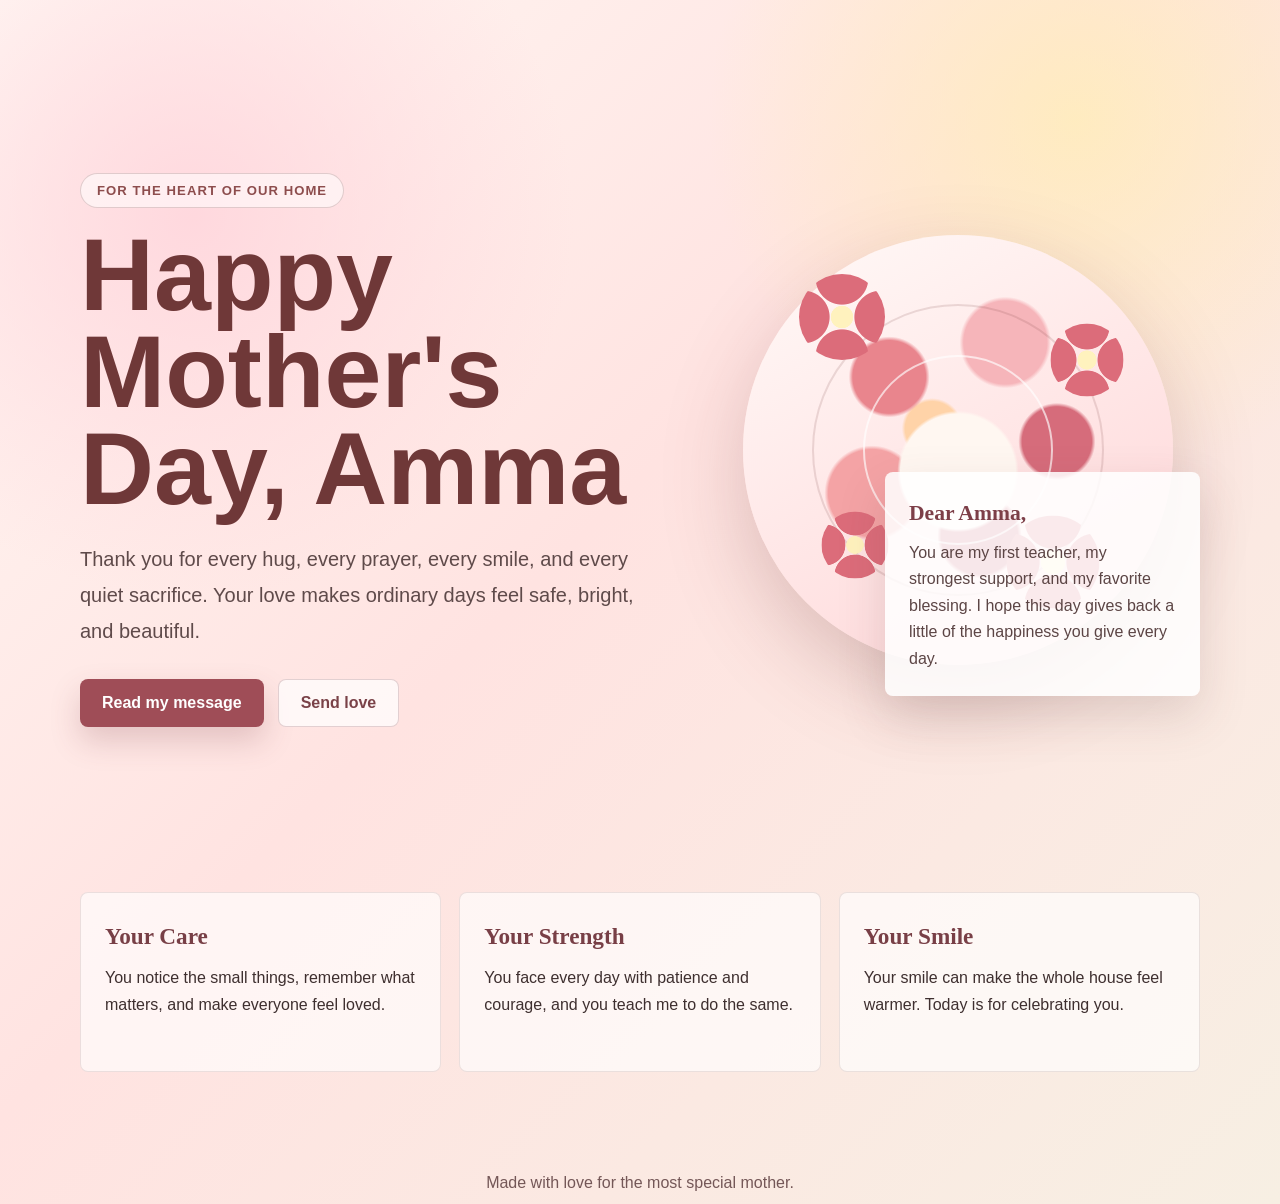
==== index.html @ 46f0d2c0 "Move HTML files to root for deployment" ====
<!DOCTYPE html>
<html lang="en">
<head>
    <meta charset="UTF-8">
    <meta name="viewport" content="width=device-width, initial-scale=1.0">
    <title>Happy Mother's Day</title>
    <link rel="stylesheet" href="style.css">
</head>
<body>
    <main class="page">
        <section class="hero">
            <div>
                <span class="tag">For the heart of our home</span>
                <h1>Happy Mother's Day, Amma</h1>
                <p class="subtitle">
                    Thank you for every hug, every prayer, every smile, and every quiet sacrifice.
                    Your love makes ordinary days feel safe, bright, and beautiful.
                </p>
                <div class="actions">
                    <a class="button" href="#message">Read my message</a>
                    <button class="button secondary" type="button" onclick="showLove()">Send love</button>
                </div>
            </div>

            <div class="portrait" aria-label="A handmade flower bouquet illustration">
                <div class="bouquet">
                    <span class="flower one"></span>
                    <span class="flower two"></span>
                    <span class="flower three"></span>
                    <span class="flower four"></span>
                </div>
                <div class="note" id="message">
                    <strong>Dear Amma,</strong>
                    You are my first teacher, my strongest support, and my favorite blessing.
                    I hope this day gives back a little of the happiness you give every day.
                </div>
            </div>
        </section>

        <section class="memories" aria-label="Mother's Day wishes">
            <article class="memory">
                <h2>Your Care</h2>
                <p>You notice the small things, remember what matters, and make everyone feel loved.</p>
            </article>
            <article class="memory">
                <h2>Your Strength</h2>
                <p>You face every day with patience and courage, and you teach me to do the same.</p>
            </article>
            <article class="memory">
                <h2>Your Smile</h2>
                <p>Your smile can make the whole house feel warmer. Today is for celebrating you.</p>
            </article>
        </section>
    </main>

    <footer>
        Made with love for the most special mother.
    </footer>

    <script>
        function showLove() {
            const note = document.querySelector(".note");
            note.innerHTML = "<strong>Love you, Amma!</strong>You are the reason home feels like home. Happy Mother's Day!";
        }
    </script>
</body>
</html>
---- style.css ----
* {
    box-sizing: border-box;
    margin: 0;
    padding: 0;
}

body {
    min-height: 100vh;
    font-family: "Roboto", Arial, sans-serif;
    color: #3e2f2f;
    background:
        radial-gradient(circle at 15% 18%, rgba(255, 210, 218, 0.8), transparent 26%),
        radial-gradient(circle at 84% 10%, rgba(255, 238, 181, 0.75), transparent 24%),
        linear-gradient(135deg, #fff8f4 0%, #ffe3e1 45%, #f7efe3 100%);
}
.page {
    width: min(1120px, calc(100% - 32px));
    margin: 0 auto;
    padding: 32px 0;
}

.hero {
    min-height: calc(100vh - 64px);
    display: grid;
    grid-template-columns: 1.1fr 0.9fr;
    align-items: center;
    gap: 44px;
}

.tag {
    display: inline-block;
    margin-bottom: 18px;
    padding: 9px 16px;
    border: 1px solid rgba(116, 68, 68, 0.22);
    border-radius: 999px;
    background: rgba(255, 255, 255, 0.55);
    font-family: Arial, sans-serif;
    font-size: 0.82rem;
    font-weight: 700;
    letter-spacing: 0.08em;
    text-transform: uppercase;
    color: #8d4d4d;
}

h1 {
    max-width: 720px;
    font-size: clamp(3rem, 8vw, 6.8rem);
    line-height: 0.95;
    color: #6f3838;
}

.subtitle {
    max-width: 620px;
    margin-top: 24px;
    font-family: Arial, sans-serif;
    font-size: clamp(1rem, 2vw, 1.25rem);
    line-height: 1.8;
    color: #5f4a4a;
}

.actions {
    display: flex;
    flex-wrap: wrap;
    gap: 14px;
    margin-top: 30px;
}

.button {
    display: inline-flex;
    align-items: center;
    justify-content: center;
    min-height: 48px;
    padding: 0 22px;
    border: 0;
    border-radius: 8px;
    background: #9f4d57;
    color: white;
    font-family: Arial, sans-serif;
    font-size: 1rem;
    font-weight: 700;
    text-decoration: none;
    cursor: pointer;
    box-shadow: 0 14px 30px rgba(126, 63, 73, 0.22);
    transition: transform 0.2s ease, box-shadow 0.2s ease;
}

.button.secondary {
    background: rgba(255, 255, 255, 0.72);
    color: #7a4248;
    box-shadow: none;
    border: 1px solid rgba(122, 66, 72, 0.22);
}

.button:hover {
    transform: translateY(-2px);
    box-shadow: 0 18px 34px rgba(126, 63, 73, 0.28);
}

.portrait {
    position: relative;
    min-height: 560px;
    display: grid;
    place-items: center;
}

.bouquet {
    position: relative;
    width: min(430px, 86vw);
    aspect-ratio: 1;
    border-radius: 50%;
    background:
        radial-gradient(circle at 50% 55%, #fff7f1 0 18%, transparent 19%),
        radial-gradient(circle at 34% 33%, #e9858d 0 9%, transparent 10%),
        radial-gradient(circle at 61% 25%, #f6b5ba 0 10%, transparent 11%),
        radial-gradient(circle at 73% 48%, #d66c7b 0 9%, transparent 10%),
        radial-gradient(circle at 30% 60%, #f4a3a5 0 11%, transparent 12%),
        radial-gradient(circle at 55% 70%, #c9566a 0 10%, transparent 11%),
        radial-gradient(circle at 44% 45%, #ffd3a8 0 8%, transparent 9%),
        linear-gradient(150deg, #fffaf8, #ffd4d6);
    box-shadow: 0 30px 80px rgba(129, 67, 67, 0.25);
}

.bouquet::before,
.bouquet::after {
    content: "";
    position: absolute;
    inset: 16%;
    border: 2px solid rgba(122, 71, 71, 0.16);
    border-radius: 50%;
}

.bouquet::after {
    inset: 28%;
    border-color: rgba(255, 255, 255, 0.65);
}

.flower {
    position: absolute;
    width: 86px;
    height: 86px;
    border-radius: 50%;
    background:
        radial-gradient(circle, #fff2be 0 18%, transparent 19%),
        radial-gradient(circle at 50% 5%, #dc6c7a 0 28%, transparent 29%),
        radial-gradient(circle at 95% 50%, #dc6c7a 0 28%, transparent 29%),
        radial-gradient(circle at 50% 95%, #dc6c7a 0 28%, transparent 29%),
        radial-gradient(circle at 5% 50%, #dc6c7a 0 28%, transparent 29%);
    animation: float 4s ease-in-out infinite;
}

.flower.one {
    top: 9%;
    left: 13%;
}

.flower.two {
    right: 10%;
    top: 19%;
    transform: scale(0.85);
    animation-delay: 0.6s;
}

.flower.three {
    right: 18%;
    bottom: 14%;
    transform: scale(1.08);
    animation-delay: 1.2s;
}

.flower.four {
    left: 16%;
    bottom: 18%;
    transform: scale(0.78);
    animation-delay: 1.8s;
}

.note {
    position: absolute;
    right: 0;
    bottom: 34px;
    width: min(315px, 78vw);
    padding: 24px;
    border-radius: 8px;
    background: rgba(255, 255, 255, 0.86);
    box-shadow: 0 20px 48px rgba(102, 67, 67, 0.17);
    font-family: Arial, sans-serif;
    line-height: 1.65;
    color: #5c4545;
}

.note strong {
    display: block;
    margin-bottom: 8px;
    font-family: Georgia, "Times New Roman", serif;
    font-size: 1.35rem;
    color: #7d3f48;
}

.memories {
    display: grid;
    grid-template-columns: repeat(3, 1fr);
    gap: 18px;
    padding: 24px 0 48px;
}

.memory {
    min-height: 180px;
    padding: 24px;
    border-radius: 8px;
    background: rgba(255, 255, 255, 0.64);
    border: 1px solid rgba(117, 78, 78, 0.14);
    font-family: Arial, sans-serif;
    line-height: 1.65;
}

.memory h2 {
    margin-bottom: 10px;
    font-family: Georgia, "Times New Roman", serif;
    font-size: 1.45rem;
    color: #783f46;
}

footer {
    padding: 22px 0 12px;
    text-align: center;
    font-family: Arial, sans-serif;
    color: #745757;
}

@keyframes float {
    0%, 100% {
        translate: 0 0;
    }

    50% {
        translate: 0 -12px;
    }
}

@media (max-width: 840px) {
    .hero {
        grid-template-columns: 1fr;
        min-height: auto;
        padding-top: 26px;
    }

    .portrait {
        min-height: 420px;
    }

    .note {
        right: 50%;
        bottom: 0;
        transform: translateX(50%);
    }

    .memories {
        grid-template-columns: 1fr;
    }
}

@media (max-width: 520px) {
    .page {
        width: min(100% - 22px, 1120px);
        padding: 20px 0;
    }

    h1 {
        font-size: clamp(2.55rem, 16vw, 4.2rem);
    }

    .actions {
        display: grid;
    }

    .button {
        width: 100%;
    }

    .portrait {
        min-height: 390px;
    }

    .flower {
        width: 62px;
        height: 62px;
    }
}
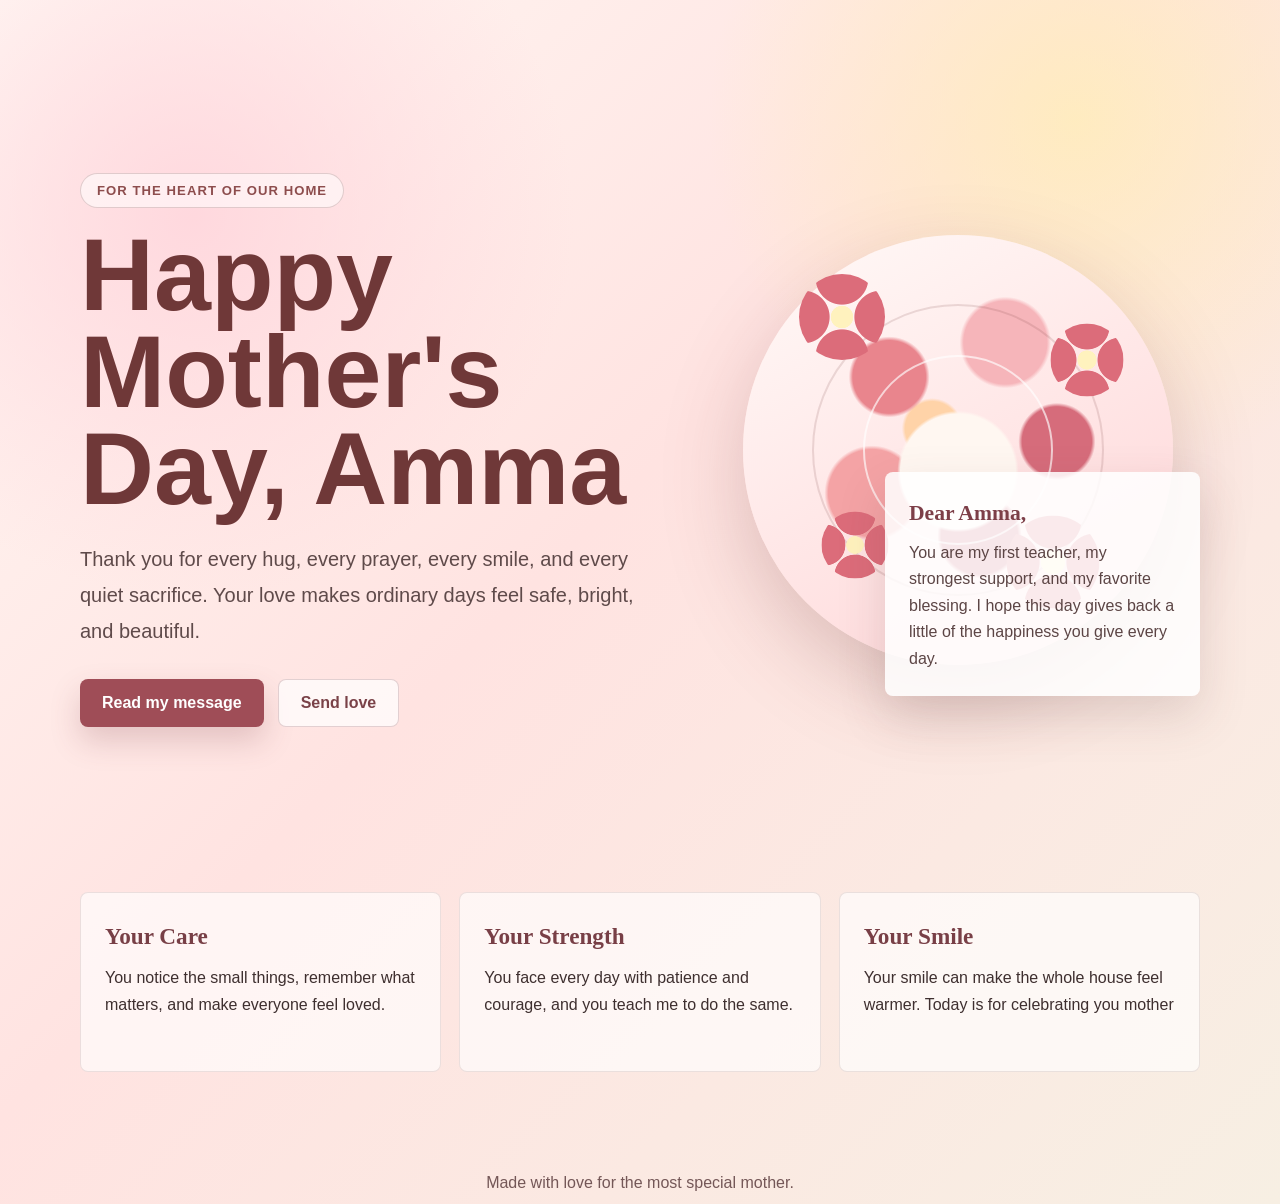
==== commit 42f0ff26: "added a word" ====
--- a/index.html
+++ b/index.html
@@ -48,7 +48,7 @@
             </article>
             <article class="memory">
                 <h2>Your Smile</h2>
-                <p>Your smile can make the whole house feel warmer. Today is for celebrating you.</p>
+                <p>Your smile can make the whole house feel warmer. Today is for celebrating you mother</p>
             </article>
         </section>
     </main>
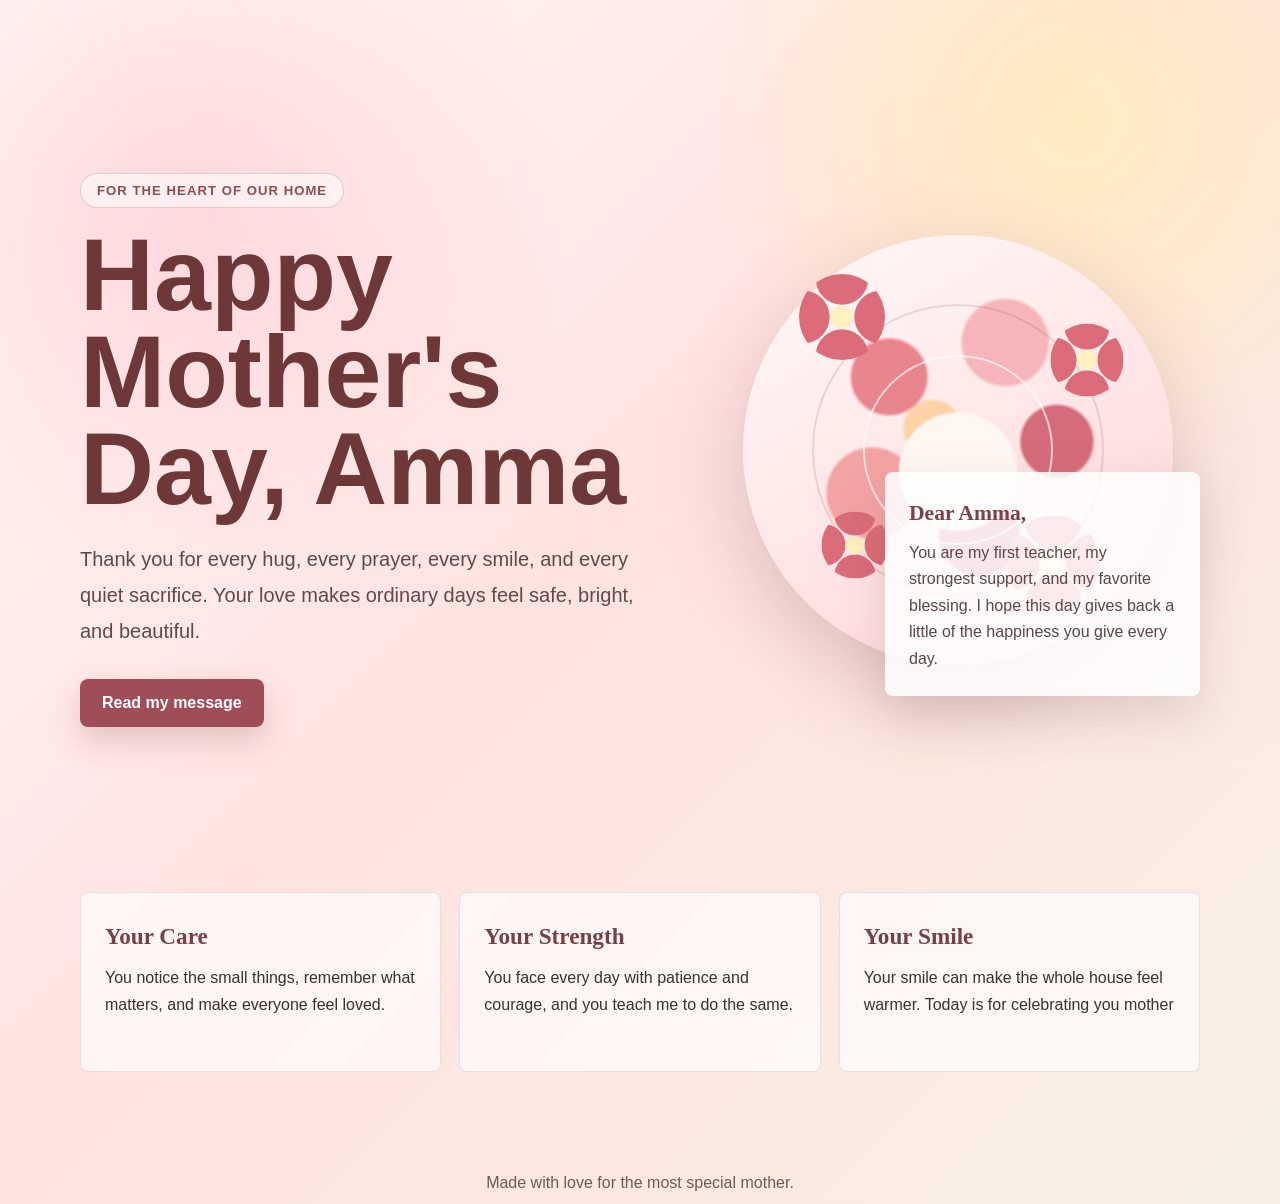
==== commit 95a76002: "Add button toggle between read message and send love" ====
--- a/index.html
+++ b/index.html
@@ -5,6 +5,11 @@
     <meta name="viewport" content="width=device-width, initial-scale=1.0">
     <title>Happy Mother's Day</title>
     <link rel="stylesheet" href="style.css">
+    <style>
+        html {
+            scroll-behavior: smooth;
+        }
+    </style>
 </head>
 <body>
     <main class="page">
@@ -17,8 +22,8 @@
                     Your love makes ordinary days feel safe, bright, and beautiful.
                 </p>
                 <div class="actions">
-                    <a class="button" href="#message">Read my message</a>
-                    <button class="button secondary" type="button" onclick="showLove()">Send love</button>
+                    <a class="button" id="readBtn" href="#message" onclick="toggleButtons(event)">Read my message</a>
+                    <button class="button secondary" id="loveBtn" type="button" onclick="showLove(event)" style="display:none;">Send love</button>
                 </div>
             </div>
 
@@ -58,9 +63,50 @@
     </footer>
 
     <script>
-        function showLove() {
+        let isLoveMessageShown = false;
+
+        function toggleButtons(event) {
+            event.preventDefault();
+            const readBtn = document.getElementById("readBtn");
+            const loveBtn = document.getElementById("loveBtn");
+            
+            readBtn.style.display = "none";
+            loveBtn.style.display = "inline-flex";
+            
+            // Scroll to the message
+            document.getElementById("message").scrollIntoView({ behavior: "smooth" });
+        }
+
+        function showLove(event) {
+            event.preventDefault();
             const note = document.querySelector(".note");
-            note.innerHTML = "<strong>Love you, Amma!</strong>You are the reason home feels like home. Happy Mother's Day!";
+            const readBtn = document.getElementById("readBtn");
+            const loveBtn = document.getElementById("loveBtn");
+            
+            if (isLoveMessageShown) {
+                // Change back to original message
+                note.innerHTML = "<strong>Dear Amma,</strong> You are my first teacher, my strongest support, and my favorite blessing. I hope this day gives back a little of the happiness you give every day.";
+                note.style.background = "rgba(255, 255, 255, 0.86)";
+            } else {
+                // Show love message
+                note.innerHTML = "<strong>Love you, Amma!</strong> You are the reason home feels like home. Happy Mother's Day!";
+                note.style.background = "rgba(255, 182, 193, 0.9)";
+            }
+            
+            note.style.transform = "scale(1.05)";
+            setTimeout(() => {
+                note.style.transform = "scale(1)";
+            }, 300);
+            
+            isLoveMessageShown = !isLoveMessageShown;
+            
+            // Toggle back to read message button after showing love
+            if (isLoveMessageShown) {
+                setTimeout(() => {
+                    loveBtn.style.display = "none";
+                    readBtn.style.display = "inline-flex";
+                }, 2000);
+            }
         }
     </script>
 </body>
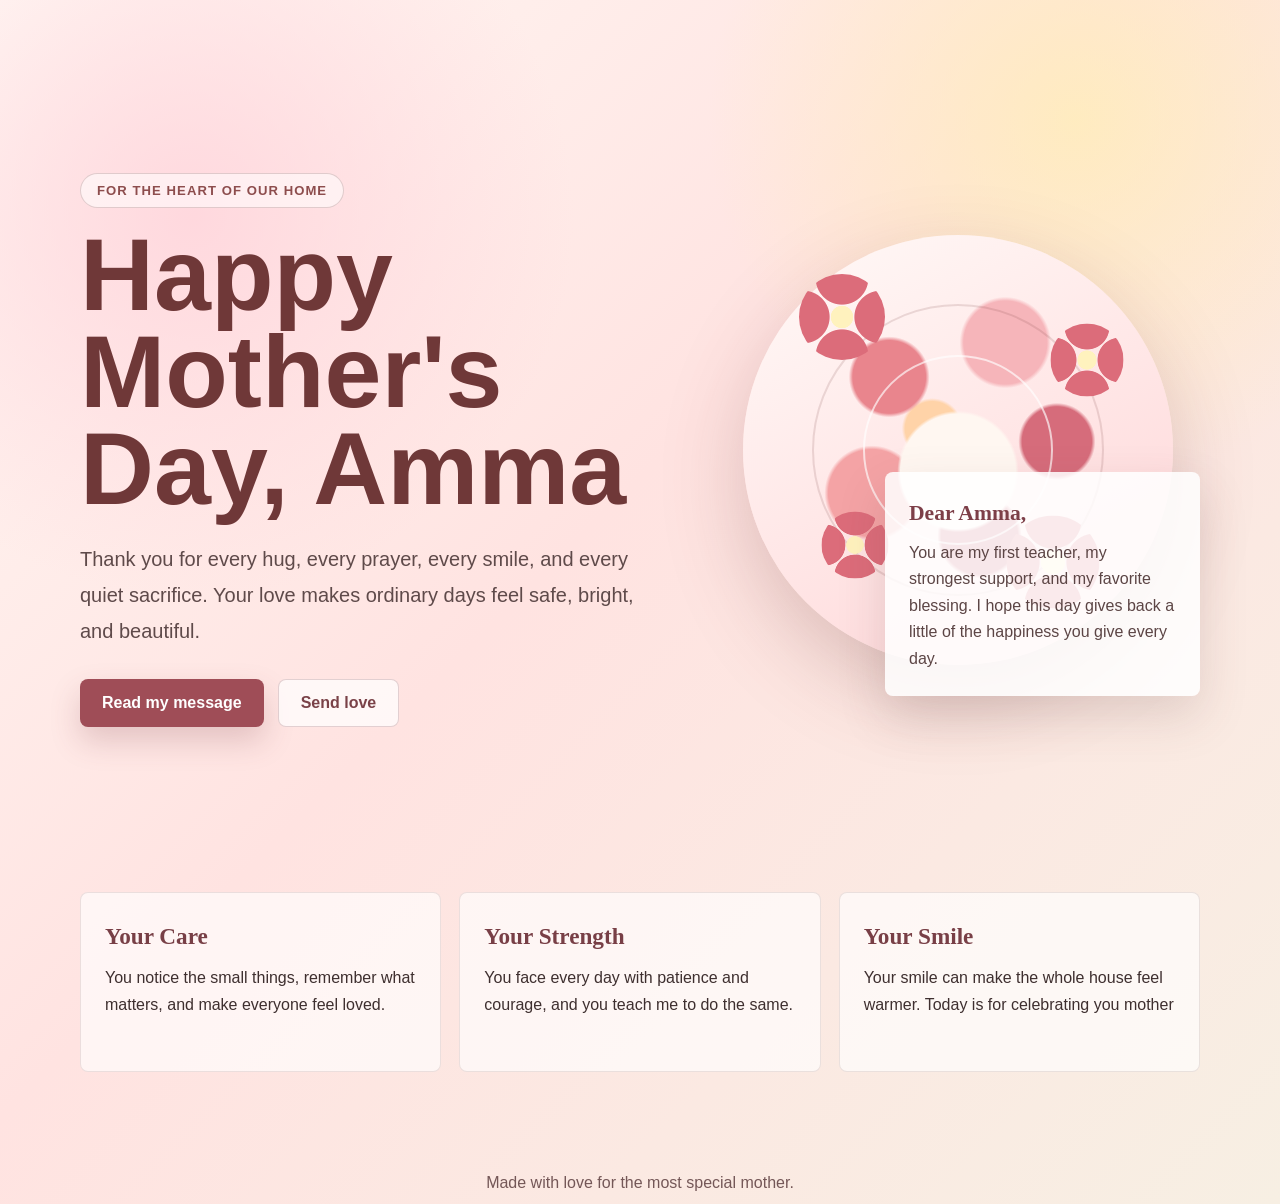
==== commit dcc8762d: "Fix button functionality - both buttons always visible, toggle messages" ====
--- a/index.html
+++ b/index.html
@@ -22,8 +22,8 @@
                     Your love makes ordinary days feel safe, bright, and beautiful.
                 </p>
                 <div class="actions">
-                    <a class="button" id="readBtn" href="#message" onclick="toggleButtons(event)">Read my message</a>
-                    <button class="button secondary" id="loveBtn" type="button" onclick="showLove(event)" style="display:none;">Send love</button>
+                    <a class="button" href="#message" onclick="showMessage(event)">Read my message</a>
+                    <button class="button secondary" type="button" onclick="showLove(event)">Send love</button>
                 </div>
             </div>
 
@@ -63,50 +63,35 @@
     </footer>
 
     <script>
-        let isLoveMessageShown = false;
+        const originalMessage = "<strong>Dear Amma,</strong> You are my first teacher, my strongest support, and my favorite blessing. I hope this day gives back a little of the happiness you give every day.";
+        const loveMessage = "<strong>Love you, Amma!</strong> You are the reason home feels like home. Happy Mother's Day!";
 
-        function toggleButtons(event) {
+        function showMessage(event) {
             event.preventDefault();
-            const readBtn = document.getElementById("readBtn");
-            const loveBtn = document.getElementById("loveBtn");
+            const note = document.querySelector(".note");
+            note.innerHTML = originalMessage;
+            note.style.background = "rgba(255, 255, 255, 0.86)";
+            note.style.transform = "scale(1.05)";
+            setTimeout(() => {
+                note.style.transform = "scale(1)";
+            }, 300);
             
-            readBtn.style.display = "none";
-            loveBtn.style.display = "inline-flex";
-            
-            // Scroll to the message
+            // Scroll to message
             document.getElementById("message").scrollIntoView({ behavior: "smooth" });
         }
 
         function showLove(event) {
             event.preventDefault();
             const note = document.querySelector(".note");
-            const readBtn = document.getElementById("readBtn");
-            const loveBtn = document.getElementById("loveBtn");
-            
-            if (isLoveMessageShown) {
-                // Change back to original message
-                note.innerHTML = "<strong>Dear Amma,</strong> You are my first teacher, my strongest support, and my favorite blessing. I hope this day gives back a little of the happiness you give every day.";
-                note.style.background = "rgba(255, 255, 255, 0.86)";
-            } else {
-                // Show love message
-                note.innerHTML = "<strong>Love you, Amma!</strong> You are the reason home feels like home. Happy Mother's Day!";
-                note.style.background = "rgba(255, 182, 193, 0.9)";
-            }
-            
+            note.innerHTML = loveMessage;
+            note.style.background = "rgba(255, 182, 193, 0.9)";
             note.style.transform = "scale(1.05)";
             setTimeout(() => {
                 note.style.transform = "scale(1)";
             }, 300);
             
-            isLoveMessageShown = !isLoveMessageShown;
-            
-            // Toggle back to read message button after showing love
-            if (isLoveMessageShown) {
-                setTimeout(() => {
-                    loveBtn.style.display = "none";
-                    readBtn.style.display = "inline-flex";
-                }, 2000);
-            }
+            // Scroll to message
+            document.getElementById("message").scrollIntoView({ behavior: "smooth" });
         }
     </script>
 </body>
